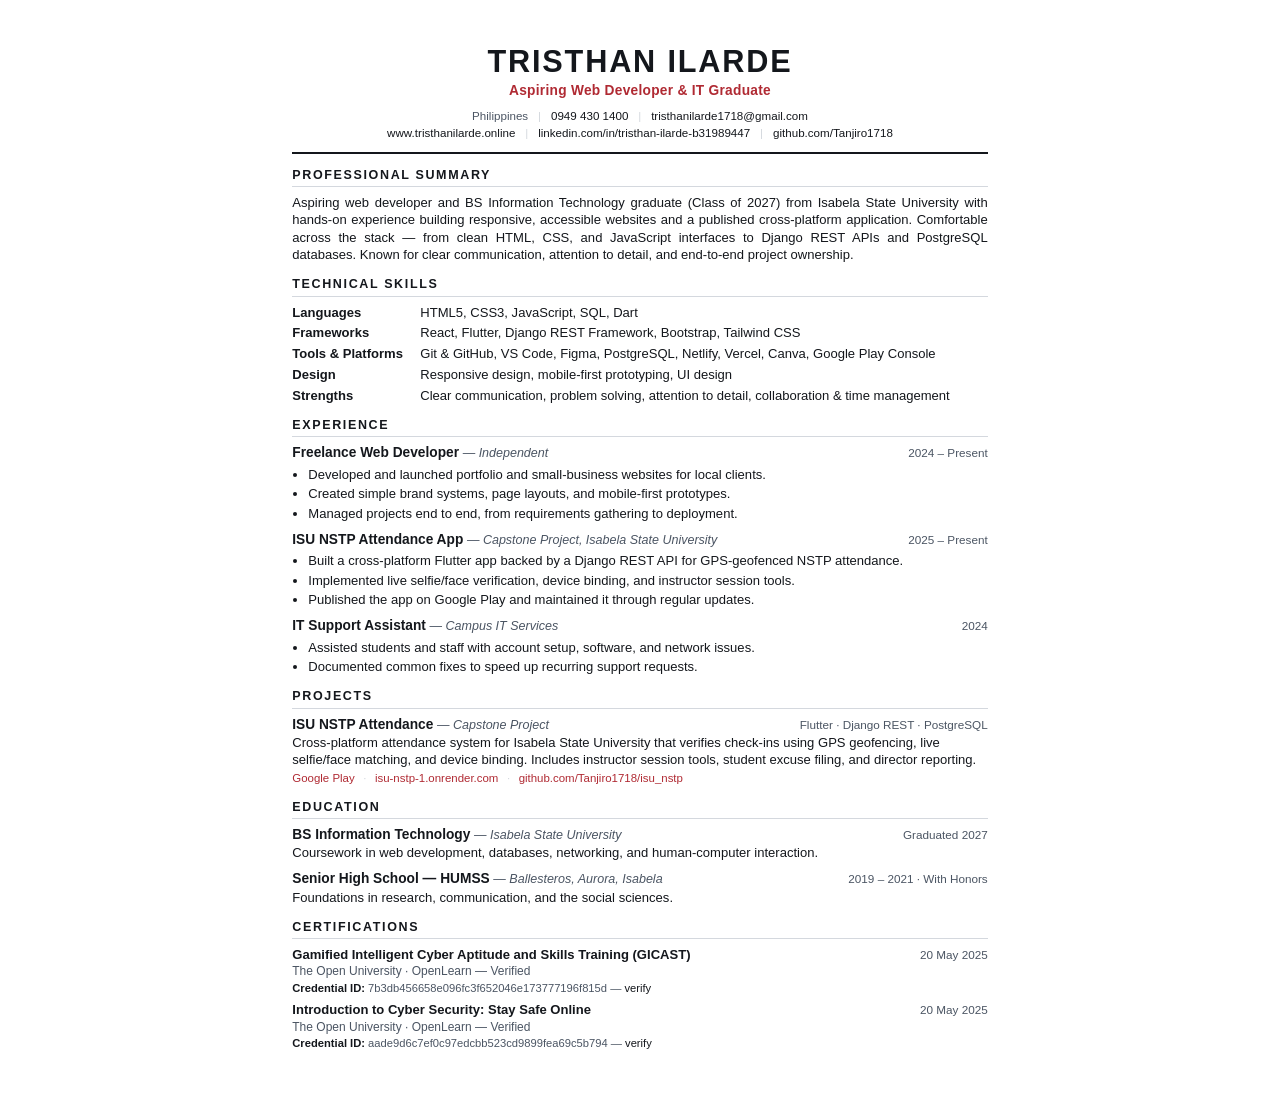
==== resume/resume.html @ 783ba126 "some changes" ====
<!DOCTYPE html>
<html lang="en">
<head>
<meta charset="UTF-8" />
<meta name="viewport" content="width=device-width, initial-scale=1.0" />
<title>Tristhan Ilarde — Resume</title>
<style>
  @page {
    size: A4;
    margin: 12mm 13mm;
  }

  :root {
    --ink: #14171c;
    --muted: #4b5563;
    --line: #d4d8de;
    --accent: #b02a33;
  }

  * {
    box-sizing: border-box;
    margin: 0;
    padding: 0;
  }

  html {
    -webkit-print-color-adjust: exact;
    print-color-adjust: exact;
  }

  body {
    font-family: "Segoe UI", Arial, Helvetica, sans-serif;
    font-size: 9.8pt;
    line-height: 1.34;
    color: var(--ink);
    background: #fff;
    max-width: 210mm;
    margin: 0 auto;
    padding: 12mm 13mm;
  }

  a {
    color: var(--ink);
    text-decoration: none;
  }

  /* Header */
  .header {
    text-align: center;
    padding-bottom: 8pt;
    border-bottom: 2px solid var(--ink);
  }

  .name {
    font-size: 23pt;
    font-weight: 700;
    letter-spacing: 0.06em;
    text-transform: uppercase;
    line-height: 1.05;
  }

  .role {
    margin-top: 3pt;
    font-size: 10.3pt;
    font-weight: 600;
    color: var(--accent);
    letter-spacing: 0.02em;
  }

  .contact {
    margin-top: 5pt;
    font-size: 8.7pt;
    color: var(--muted);
    line-height: 1.5;
  }

  .contact span {
    white-space: nowrap;
  }

  .contact .sep {
    margin: 0 5pt;
    color: var(--line);
  }

  /* Sections */
  .section {
    margin-top: 9.5pt;
  }

  .section-title {
    font-size: 9.4pt;
    font-weight: 700;
    letter-spacing: 0.13em;
    text-transform: uppercase;
    color: var(--ink);
    border-bottom: 1px solid var(--line);
    padding-bottom: 2pt;
    margin-bottom: 5pt;
  }

  p.summary {
    text-align: justify;
  }

  /* Skills */
  .skill-row {
    display: flex;
    gap: 8pt;
    margin-bottom: 2.5pt;
  }

  .skill-row .label {
    flex: 0 0 88pt;
    font-weight: 700;
    color: var(--ink);
  }

  .skill-row .value {
    flex: 1;
  }

  /* Entries */
  .entry {
    margin-bottom: 6.2pt;
  }

  .entry:last-child {
    margin-bottom: 0;
  }

  .entry-head {
    display: flex;
    justify-content: space-between;
    align-items: baseline;
    gap: 10pt;
  }

  .entry-title {
    font-size: 10.3pt;
    font-weight: 700;
  }

  .entry-sub {
    font-size: 9.4pt;
    font-weight: 600;
    color: var(--accent);
  }

  .entry-org {
    font-style: italic;
    color: var(--muted);
    font-size: 9.4pt;
  }

  .entry-meta {
    flex: 0 0 auto;
    font-size: 8.8pt;
    color: var(--muted);
    white-space: nowrap;
  }

  ul.bullets {
    margin: 2.5pt 0 0 12pt;
    padding: 0;
  }

  ul.bullets li {
    margin-bottom: 1.5pt;
  }

  .project-tags {
    font-size: 8.6pt;
    color: var(--muted);
    margin-top: 1.5pt;
  }

  .project-links {
    font-size: 8.6pt;
    margin-top: 1.5pt;
    word-break: break-all;
  }

  .project-links a {
    color: var(--accent);
  }

  .project-links .dot {
    color: var(--line);
    margin: 0 4pt;
  }

  .cert {
    margin-bottom: 4pt;
  }

  .cert:last-child {
    margin-bottom: 0;
  }

  .cert-line {
    display: flex;
    justify-content: space-between;
    align-items: baseline;
    gap: 10pt;
  }

  .cert-name {
    font-weight: 700;
  }

  .cert-issuer {
    color: var(--muted);
    font-size: 9pt;
  }

  .cert-id {
    font-size: 8.4pt;
    color: var(--muted);
    margin-top: 1pt;
    word-break: break-all;
  }

  .cert-id .k {
    font-weight: 700;
    color: var(--ink);
  }

  .two-col {
    display: flex;
    gap: 18pt;
  }

  .two-col > .col {
    flex: 1;
  }

  @media print {
    body {
      padding: 0;
    }

    .section {
      break-inside: avoid;
    }

    .entry {
      break-inside: avoid;
    }
  }
</style>
</head>
<body>

  <header class="header">
    <h1 class="name">Tristhan Ilarde</h1>
    <p class="role">Aspiring Web Developer &amp; IT Graduate</p>
    <p class="contact">
      <span>Philippines</span>
      <span class="sep">|</span>
      <span><a href="tel:+639494301400">0949 430 1400</a></span>
      <span class="sep">|</span>
      <span><a href="mailto:tristhanilarde1718@gmail.com">tristhanilarde1718@gmail.com</a></span>
      <br />
      <span><a href="https://www.tristhanilarde.online/">www.tristhanilarde.online</a></span>
      <span class="sep">|</span>
      <span><a href="https://www.linkedin.com/in/tristhan-ilarde-b31989447/">linkedin.com/in/tristhan-ilarde-b31989447</a></span>
      <span class="sep">|</span>
      <span><a href="https://github.com/Tanjiro1718">github.com/Tanjiro1718</a></span>
    </p>
  </header>

  <section class="section">
    <h2 class="section-title">Professional Summary</h2>
    <p class="summary">
      Aspiring web developer and BS Information Technology graduate (Class of 2027) from Isabela State
      University with hands-on experience building responsive, accessible websites and a published
      cross-platform application. Comfortable across the stack — from clean HTML, CSS, and JavaScript interfaces to
      Django REST APIs and PostgreSQL databases. Known for clear communication, attention to detail, and
      end-to-end project ownership.
    </p>
  </section>

  <section class="section">
    <h2 class="section-title">Technical Skills</h2>
    <div class="skill-row">
      <span class="label">Languages</span>
      <span class="value">HTML5, CSS3, JavaScript, SQL, Dart</span>
    </div>
    <div class="skill-row">
      <span class="label">Frameworks</span>
      <span class="value">React, Flutter, Django REST Framework, Bootstrap, Tailwind CSS</span>
    </div>
    <div class="skill-row">
      <span class="label">Tools &amp; Platforms</span>
      <span class="value">Git &amp; GitHub, VS Code, Figma, PostgreSQL, Netlify, Vercel, Canva, Google Play Console</span>
    </div>
    <div class="skill-row">
      <span class="label">Design</span>
      <span class="value">Responsive design, mobile-first prototyping, UI design</span>
    </div>
    <div class="skill-row">
      <span class="label">Strengths</span>
      <span class="value">Clear communication, problem solving, attention to detail, collaboration &amp; time management</span>
    </div>
  </section>

  <section class="section">
    <h2 class="section-title">Experience</h2>

    <div class="entry">
      <div class="entry-head">
        <div>
          <span class="entry-title">Freelance Web Developer</span>
          <span class="entry-org"> — Independent</span>
        </div>
        <span class="entry-meta">2024 – Present</span>
      </div>
      <ul class="bullets">
        <li>Developed and launched portfolio and small-business websites for local clients.</li>
        <li>Created simple brand systems, page layouts, and mobile-first prototypes.</li>
        <li>Managed projects end to end, from requirements gathering to deployment.</li>
      </ul>
    </div>

    <div class="entry">
      <div class="entry-head">
        <div>
          <span class="entry-title">ISU NSTP Attendance App</span>
          <span class="entry-org"> — Capstone Project, Isabela State University</span>
        </div>
        <span class="entry-meta">2025 – Present</span>
      </div>
      <ul class="bullets">
        <li>Built a cross-platform Flutter app backed by a Django REST API for GPS-geofenced NSTP attendance.</li>
        <li>Implemented live selfie/face verification, device binding, and instructor session tools.</li>
        <li>Published the app on Google Play and maintained it through regular updates.</li>
      </ul>
    </div>

    <div class="entry">
      <div class="entry-head">
        <div>
          <span class="entry-title">IT Support Assistant</span>
          <span class="entry-org"> — Campus IT Services</span>
        </div>
        <span class="entry-meta">2024</span>
      </div>
      <ul class="bullets">
        <li>Assisted students and staff with account setup, software, and network issues.</li>
        <li>Documented common fixes to speed up recurring support requests.</li>
      </ul>
    </div>
  </section>

  <section class="section">
    <h2 class="section-title">Projects</h2>
    <div class="entry">
      <div class="entry-head">
        <div>
          <span class="entry-title">ISU NSTP Attendance</span>
          <span class="entry-org"> — Capstone Project</span>
        </div>
        <span class="entry-meta">Flutter · Django REST · PostgreSQL</span>
      </div>
      <p>
        Cross-platform attendance system for Isabela State University that verifies check-ins using GPS
        geofencing, live selfie/face matching, and device binding. Includes instructor session tools,
        student excuse filing, and director reporting.
      </p>
      <p class="project-links">
        <a href="https://play.google.com/store/apps/details?id=com.isu.cauayan.nstp_attendance">Google Play</a>
        <span class="dot">·</span>
        <a href="https://isu-nstp-1.onrender.com/">isu-nstp-1.onrender.com</a>
        <span class="dot">·</span>
        <a href="https://github.com/Tanjiro1718/isu_nstp">github.com/Tanjiro1718/isu_nstp</a>
      </p>
    </div>
  </section>

  <section class="section">
    <h2 class="section-title">Education</h2>

    <div class="entry">
      <div class="entry-head">
        <div>
          <span class="entry-title">BS Information Technology</span>
          <span class="entry-org"> — Isabela State University</span>
        </div>
        <span class="entry-meta">Graduated 2027</span>
      </div>
      <p>Coursework in web development, databases, networking, and human-computer interaction.</p>
    </div>

    <div class="entry">
      <div class="entry-head">
        <div>
          <span class="entry-title">Senior High School — HUMSS</span>
          <span class="entry-org"> — Ballesteros, Aurora, Isabela</span>
        </div>
        <span class="entry-meta">2019 – 2021 · With Honors</span>
      </div>
      <p>Foundations in research, communication, and the social sciences.</p>
    </div>
  </section>

  <section class="section">
    <h2 class="section-title">Certifications</h2>

    <div class="cert">
      <div class="cert-line">
        <span class="cert-name">Gamified Intelligent Cyber Aptitude and Skills Training (GICAST)</span>
        <span class="entry-meta">20 May 2025</span>
      </div>
      <p class="cert-issuer">The Open University · OpenLearn — Verified</p>
      <p class="cert-id">
        <span class="k">Credential ID:</span> 7b3db456658e096fc3f652046e173777196f815d —
        <a href="https://www.open.edu/openlearn/badges/badge.php?hash=7b3db456658e096fc3f652046e173777196f815d">verify</a>
      </p>
    </div>

    <div class="cert">
      <div class="cert-line">
        <span class="cert-name">Introduction to Cyber Security: Stay Safe Online</span>
        <span class="entry-meta">20 May 2025</span>
      </div>
      <p class="cert-issuer">The Open University · OpenLearn — Verified</p>
      <p class="cert-id">
        <span class="k">Credential ID:</span> aade9d6c7ef0c97edcbb523cd9899fea69c5b794 —
        <a href="https://www.open.edu/openlearn/badges/badge.php?hash=aade9d6c7ef0c97edcbb523cd9899fea69c5b794">verify</a>
      </p>
    </div>
  </section>

</body>
</html>
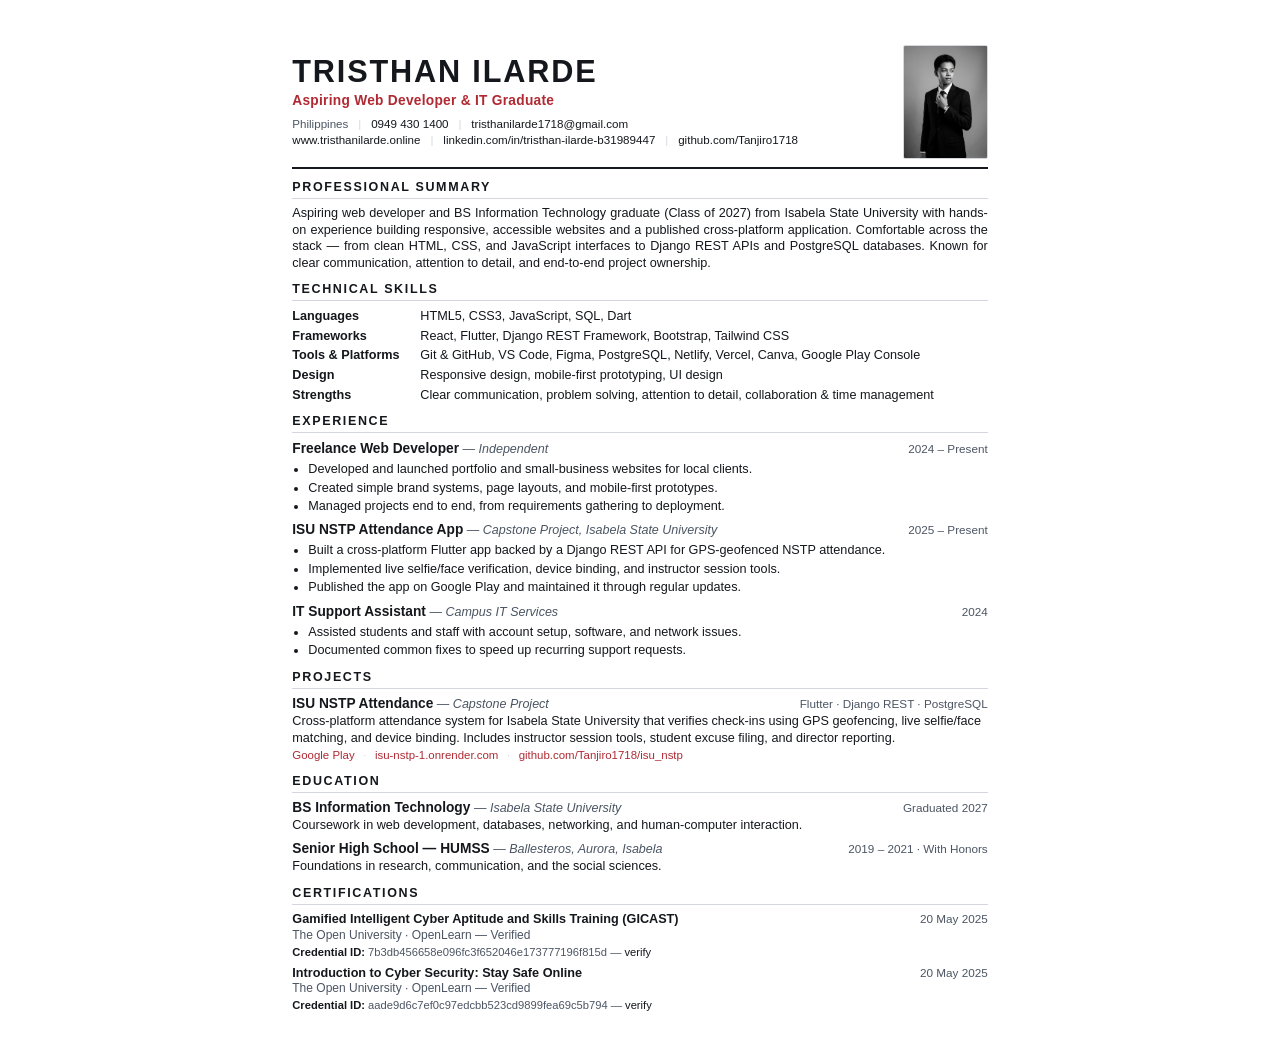
==== commit 9cc93903: "resume pdf" ====
--- a/resume/resume.html
+++ b/resume/resume.html
@@ -30,8 +30,8 @@
 
   body {
     font-family: "Segoe UI", Arial, Helvetica, sans-serif;
-    font-size: 9.8pt;
-    line-height: 1.34;
+    font-size: 9.5pt;
+    line-height: 1.3;
     color: var(--ink);
     background: #fff;
     max-width: 210mm;
@@ -46,9 +46,29 @@
 
   /* Header */
   .header {
-    text-align: center;
-    padding-bottom: 8pt;
+    display: flex;
+    align-items: center;
+    justify-content: space-between;
+    gap: 14pt;
+    text-align: left;
+    padding-bottom: 6pt;
     border-bottom: 2px solid var(--ink);
+  }
+
+  .identity {
+    flex: 1;
+    min-width: 0;
+  }
+
+  .photo {
+    flex: 0 0 auto;
+    width: 22.5mm;
+    height: 30mm;
+    object-fit: cover;
+    object-position: center 15%;
+    border: 1px solid var(--line);
+    border-radius: 2px;
+    display: block;
   }
 
   .name {
@@ -71,7 +91,7 @@
     margin-top: 5pt;
     font-size: 8.7pt;
     color: var(--muted);
-    line-height: 1.5;
+    line-height: 1.4;
   }
 
   .contact span {
@@ -85,7 +105,7 @@
 
   /* Sections */
   .section {
-    margin-top: 9.5pt;
+    margin-top: 7.5pt;
   }
 
   .section-title {
@@ -122,7 +142,7 @@
 
   /* Entries */
   .entry {
-    margin-bottom: 6.2pt;
+    margin-bottom: 5pt;
   }
 
   .entry:last-child {
@@ -253,21 +273,24 @@
 <body>
 
   <header class="header">
-    <h1 class="name">Tristhan Ilarde</h1>
-    <p class="role">Aspiring Web Developer &amp; IT Graduate</p>
-    <p class="contact">
-      <span>Philippines</span>
-      <span class="sep">|</span>
-      <span><a href="tel:+639494301400">0949 430 1400</a></span>
-      <span class="sep">|</span>
-      <span><a href="mailto:tristhanilarde1718@gmail.com">tristhanilarde1718@gmail.com</a></span>
-      <br />
-      <span><a href="https://www.tristhanilarde.online/">www.tristhanilarde.online</a></span>
-      <span class="sep">|</span>
-      <span><a href="https://www.linkedin.com/in/tristhan-ilarde-b31989447/">linkedin.com/in/tristhan-ilarde-b31989447</a></span>
-      <span class="sep">|</span>
-      <span><a href="https://github.com/Tanjiro1718">github.com/Tanjiro1718</a></span>
-    </p>
+    <div class="identity">
+      <h1 class="name">Tristhan Ilarde</h1>
+      <p class="role">Aspiring Web Developer &amp; IT Graduate</p>
+      <p class="contact">
+        <span>Philippines</span>
+        <span class="sep">|</span>
+        <span><a href="tel:+639494301400">0949 430 1400</a></span>
+        <span class="sep">|</span>
+        <span><a href="mailto:tristhanilarde1718@gmail.com">tristhanilarde1718@gmail.com</a></span>
+        <br />
+        <span><a href="https://www.tristhanilarde.online/">www.tristhanilarde.online</a></span>
+        <span class="sep">|</span>
+        <span><a href="https://www.linkedin.com/in/tristhan-ilarde-b31989447/">linkedin.com/in/tristhan-ilarde-b31989447</a></span>
+        <span class="sep">|</span>
+        <span><a href="https://github.com/Tanjiro1718">github.com/Tanjiro1718</a></span>
+      </p>
+    </div>
+    <img class="photo" src="../assets/profile.jpg" alt="Portrait of Tristhan Ilarde" />
   </header>
 
   <section class="section">
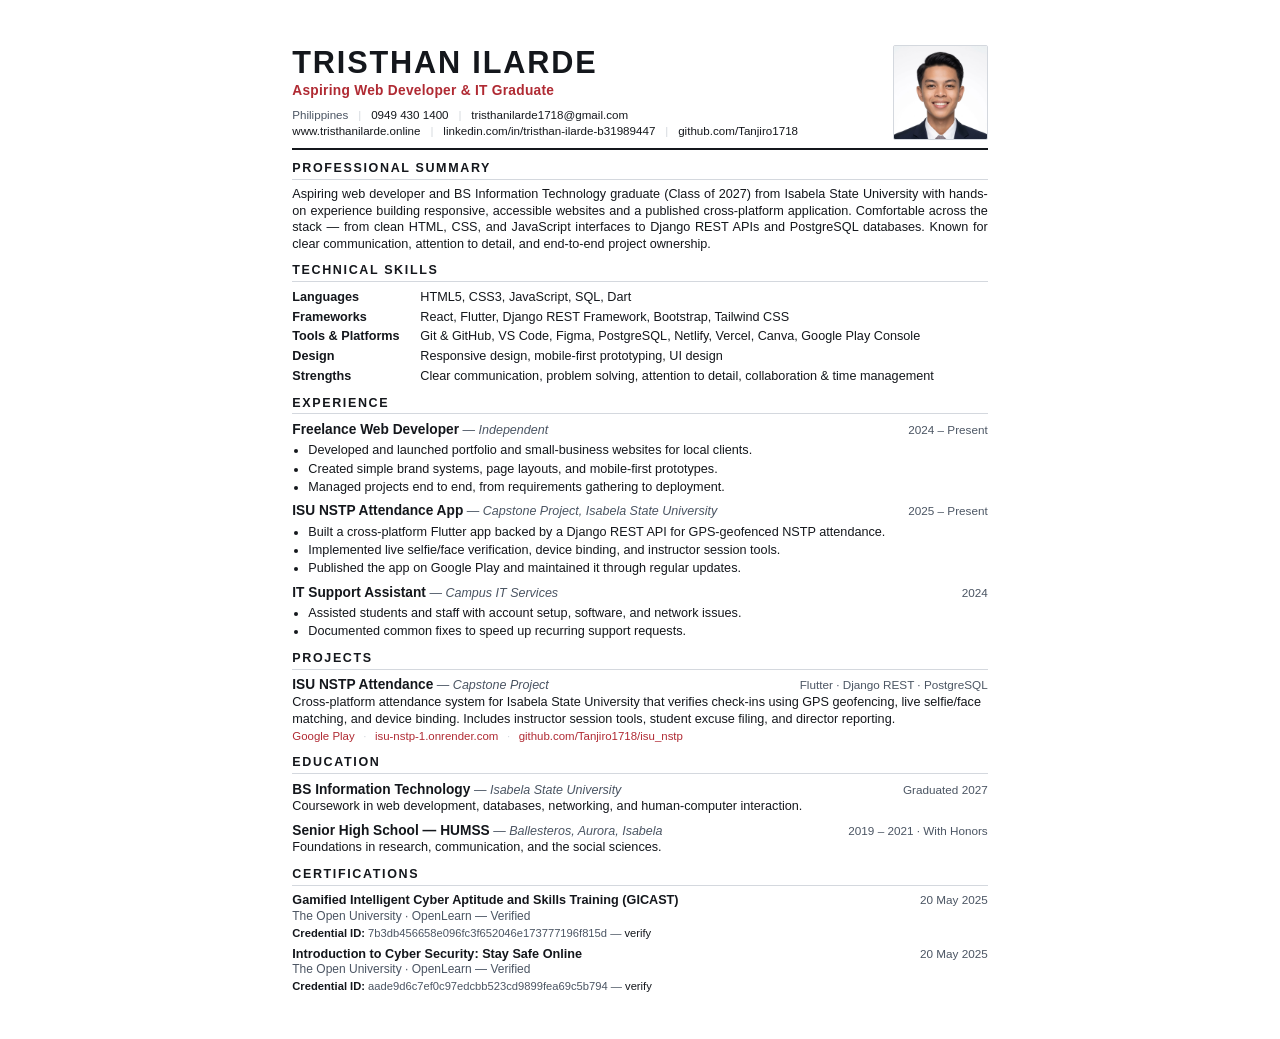
==== commit 64f324bd: "2x2 resume picture" ====
--- a/resume/resume.html
+++ b/resume/resume.html
@@ -62,10 +62,10 @@
 
   .photo {
     flex: 0 0 auto;
-    width: 22.5mm;
-    height: 30mm;
+    width: 25mm;
+    height: 25mm;
     object-fit: cover;
-    object-position: center 15%;
+    object-position: center;
     border: 1px solid var(--line);
     border-radius: 2px;
     display: block;
@@ -290,7 +290,7 @@
         <span><a href="https://github.com/Tanjiro1718">github.com/Tanjiro1718</a></span>
       </p>
     </div>
-    <img class="photo" src="../assets/profile.jpg" alt="Portrait of Tristhan Ilarde" />
+    <img class="photo" src="../assets/2x2.jpg" alt="Portrait of Tristhan Ilarde" />
   </header>
 
   <section class="section">
